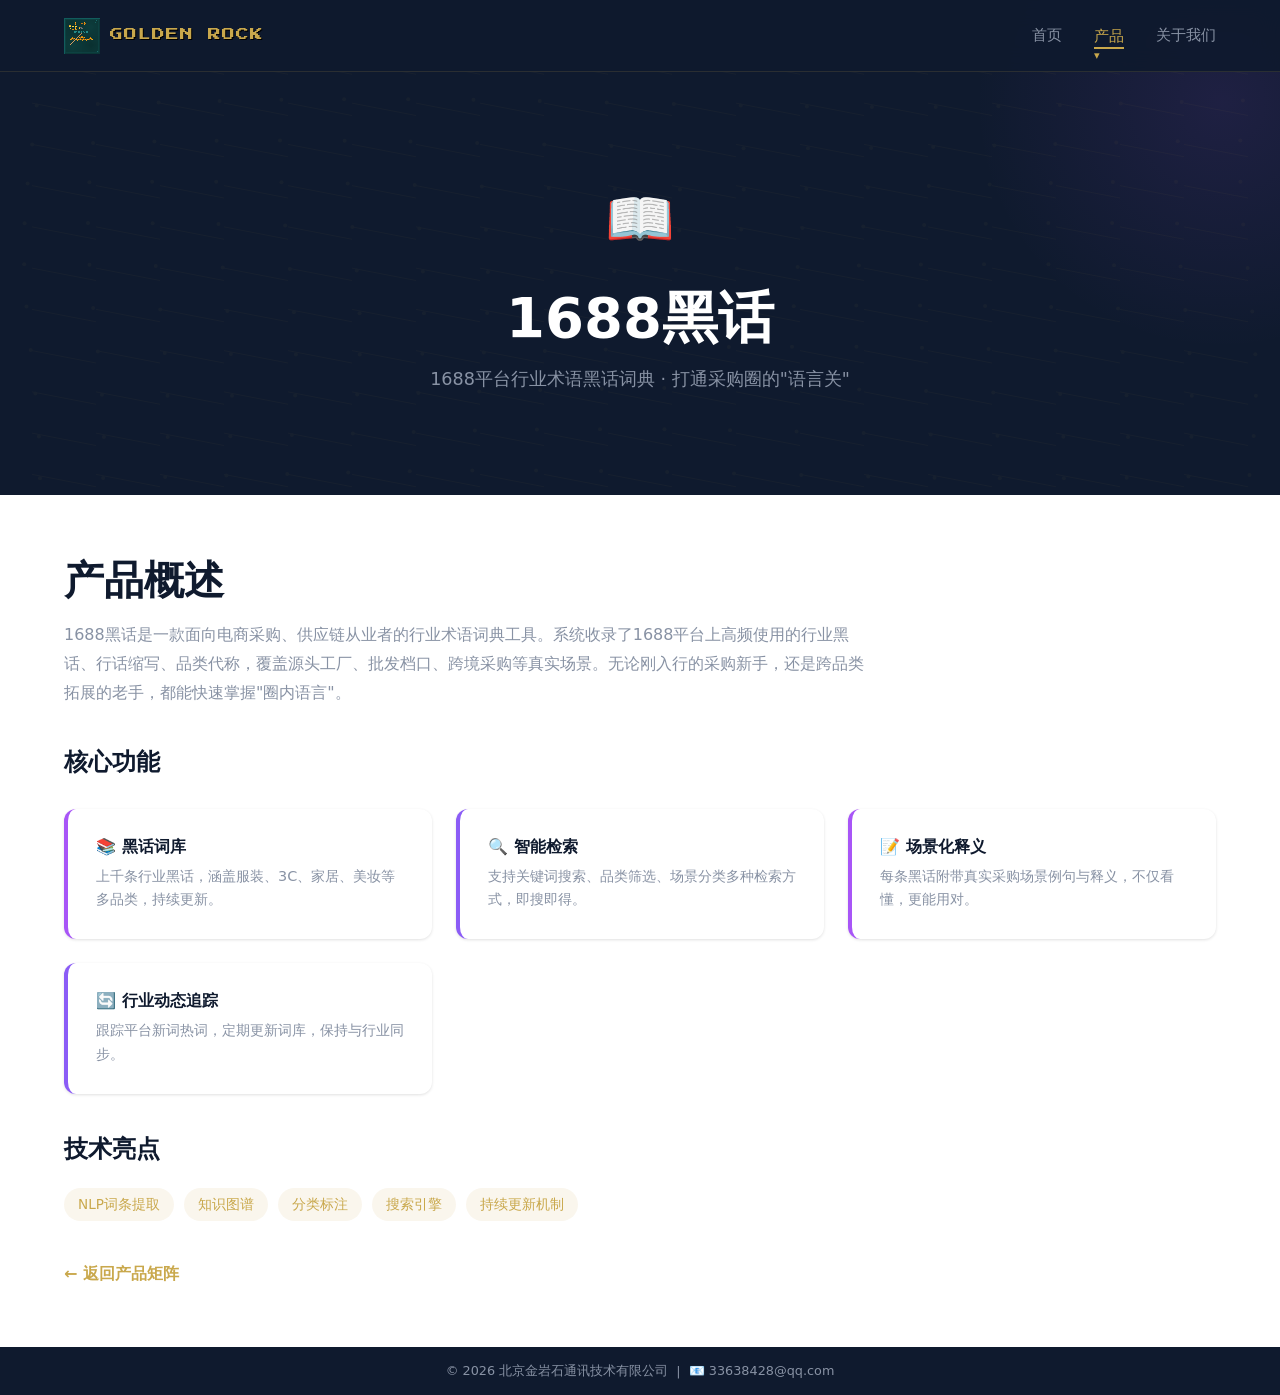
==== products/alibaba-slang.html @ ce4419e5 "Initial commit: GOLDEN ROCK official website" ====
<!DOCTYPE html>
<html lang="zh-CN">
<head>
  <meta charset="UTF-8">
  <meta name="viewport" content="width=device-width, initial-scale=1.0">
  <title>1688黑话 — GOLDEN ROCK</title>
  <link rel="stylesheet" href="../css/style.css">
  <link rel="icon" href="../images/pixel-logo.svg" type="image/svg+xml">
</head>
<body>

<nav class="navbar">
  <div class="nav-inner">
    <a href="../index.html" class="nav-logo">
      <img src="../images/pixel-logo.svg" alt="GOLDENROCK" style="height:36px"> GOLDEN ROCK
    </a>
    <button class="menu-toggle"><span></span><span></span><span></span></button>
    <div class="nav-links">
      <a href="../index.html">首页</a>
      <div class="nav-dropdown">
        <a href="../index.html#products" class="active">产品</a>
        <div class="dropdown-menu">
          <a href="global-hotspots.html">全球热点展示</a>
          <a href="fishing-routes.html">海钓路书</a>
          <a href="fishing-game.html">游钓天下游戏</a>
          <a href="alibaba-slang.html" class="active">1688黑话</a>
          <a href="youtube-trends.html">YouTube热词分析</a>
        </div>
      </div>
      <a href="../index.html#about">关于我们</a>
    </div>
  </div>
</nav>

<section class="product-hero" style="--hero-glow:rgba(168,85,247,.1);">
  <div class="product-hero-content fade-up">
    <div class="product-icon-lg">📖</div>
    <h1>1688黑话</h1>
    <p>1688平台行业术语黑话词典 · 打通采购圈的"语言关"</p>
  </div>
</section>

<div class="product-body">
  <section class="fade-up">
    <h2 style="color:var(--color-navy);margin-bottom:16px;">产品概述</h2>
    <p style="color:var(--color-text-secondary);line-height:1.8;max-width:800px;">1688黑话是一款面向电商采购、供应链从业者的行业术语词典工具。系统收录了1688平台上高频使用的行业黑话、行话缩写、品类代称，覆盖源头工厂、批发档口、跨境采购等真实场景。无论刚入行的采购新手，还是跨品类拓展的老手，都能快速掌握"圈内语言"。</p>
  </section>

  <section class="fade-up" style="margin-top:40px;">
    <h3 style="color:var(--color-navy);margin-bottom:20px;">核心功能</h3>
    <div class="feature-grid">
      <div class="feature-item" style="--feature-color:#a855f7;"><h4>📚 黑话词库</h4><p>上千条行业黑话，涵盖服装、3C、家居、美妆等多品类，持续更新。</p></div>
      <div class="feature-item" style="--feature-color:#8b5cf6;"><h4>🔍 智能检索</h4><p>支持关键词搜索、品类筛选、场景分类多种检索方式，即搜即得。</p></div>
      <div class="feature-item" style="--feature-color:#a855f7;"><h4>📝 场景化释义</h4><p>每条黑话附带真实采购场景例句与释义，不仅看懂，更能用对。</p></div>
      <div class="feature-item" style="--feature-color:#8b5cf6;"><h4>🔄 行业动态追踪</h4><p>跟踪平台新词热词，定期更新词库，保持与行业同步。</p></div>
    </div>
  </section>

  <section class="fade-up" style="margin-top:40px;">
    <h3 style="color:var(--color-navy);margin-bottom:16px;">技术亮点</h3>
    <div class="tech-tags">
      <span class="tech-tag">NLP词条提取</span><span class="tech-tag">知识图谱</span><span class="tech-tag">分类标注</span><span class="tech-tag">搜索引擎</span><span class="tech-tag">持续更新机制</span>
    </div>
  </section>

  <a href="../index.html#products" class="back-link">← 返回产品矩阵</a>
</div>

<footer style="background:var(--color-navy);text-align:center;padding:14px;font-size:.8rem;color:var(--color-text-secondary);">
  © 2026 北京金岩石通讯技术有限公司 &nbsp;|&nbsp; 📧 33638428@qq.com
</footer>
<script src="../js/main.js"></script>
</body>
</html>
---- css/style.css ----
/* ==============================================
   北京金岩石通讯技术有限公司 — 全局样式
   ============================================== */

/* --- Pixel Fonts --- */
@import url('https://fonts.googleapis.com/css2?family=Press+Start+2P&display=swap');
@font-face {
  font-family: 'Zpix';
  src: url('https://cdn.jsdelivr.net/npm/zpix@3.1.0/dist/Zpix.woff2') format('woff2');
  font-weight: normal; font-style: normal;
}

/* --- CSS Variables / Design Tokens --- */
:root {
  --color-navy: #0f1a2e;
  --color-navy-light: #162033;
  --color-navy-card: #1a2842;
  --color-gold: #c9a84c;
  --color-gold-light: #e0c772;
  --color-gold-gradient: linear-gradient(135deg, #c9a84c, #e0c772);
  --color-white: #ffffff;
  --color-bg-light: #e8ecf1;
  --color-text: #1a1f2e;
  --color-text-secondary: #8892a4;
  --color-accent-blue: #3b82f6;
  --color-accent-teal: #14b8a6;
  --color-accent-coral: #f97316;
  --color-accent-purple: #a855f7;
  --color-accent-green: #22c55e;
  --font-sans: 'Segoe UI', 'PingFang SC', 'Microsoft YaHei', system-ui, -apple-system, sans-serif;
  --font-mono: 'JetBrains Mono', 'Fira Code', 'Consolas', monospace;
  --shadow-sm: 0 1px 3px rgba(0,0,0,.12);
  --shadow-md: 0 4px 16px rgba(0,0,0,.15);
  --shadow-lg: 0 8px 32px rgba(0,0,0,.2);
  --shadow-gold: 0 4px 20px rgba(201,168,76,.3);
  --radius-sm: 6px;
  --radius-md: 12px;
  --radius-lg: 20px;
  --max-width: 1200px;
  --nav-height: 72px;
}

/* --- Reset --- */
*, *::before, *::after { box-sizing: border-box; margin: 0; padding: 0; }
html { scroll-behavior: smooth; }
body {
  font-family: var(--font-sans);
  color: var(--color-text);
  background: var(--color-white);
  line-height: 1.6;
  overflow-x: hidden;
}
a { text-decoration: none; color: inherit; }
ul { list-style: none; }
img { max-width: 100%; display: block; }

/* --- Typography --- */
h1, h2, h3, h4 { line-height: 1.25; font-weight: 700; }
h1 { font-size: clamp(2rem, 5vw, 3.5rem); }
h2 { font-size: clamp(1.5rem, 3.5vw, 2.5rem); }
h3 { font-size: clamp(1.1rem, 2.5vw, 1.5rem); }
.gradient-text {
  background: var(--color-gold-gradient);
  -webkit-background-clip: text;
  -webkit-text-fill-color: transparent;
  background-clip: text;
}

/* --- Navigation --- */
.navbar {
  position: fixed; top: 0; left: 0; right: 0; z-index: 1000;
  height: var(--nav-height);
  background: rgba(15,26,46,.92);
  backdrop-filter: blur(12px);
  -webkit-backdrop-filter: blur(12px);
  border-bottom: 1px solid rgba(201,168,76,.15);
  display: flex; align-items: center;
  transition: all .3s;
}
.navbar.scrolled { background: rgba(15,26,46,.98); box-shadow: var(--shadow-md); }
.nav-inner {
  width: 100%; max-width: var(--max-width); margin: 0 auto;
  display: flex; align-items: center; justify-content: space-between;
  padding: 0 24px;
}
.nav-logo {
  display: flex; align-items: center; gap: 10px;
  font-family: 'Press Start 2P', 'Zpix', 'Courier New', monospace;
  font-size: .8rem; font-weight: 400; color: var(--color-gold);
  text-transform: uppercase; letter-spacing: 1px;
  text-shadow: 1px 1px 0 #000;
}
.nav-logo svg { height: 36px; width: auto; }
.nav-links { display: flex; align-items: center; gap: 32px; }
.nav-links a {
  color: var(--color-text-secondary); font-size: .95rem; font-weight: 500;
  transition: color .2s; position: relative;
}
.nav-links a:hover, .nav-links a.active { color: var(--color-gold); }
.nav-links a::after {
  content: ''; position: absolute; bottom: -4px; left: 0;
  width: 0; height: 2px; background: var(--color-gold);
  transition: width .3s;
}
.nav-links a:hover::after, .nav-links a.active::after { width: 100%; }

/* Products dropdown */
.nav-dropdown { position: relative; }
.nav-dropdown > a { cursor: pointer; }
.nav-dropdown > a::after {
  content: ' ▾'; font-size: .7rem; vertical-align: middle;
}
.dropdown-menu {
  position: absolute; top: 40px; left: 50%; transform: translateX(-50%);
  background: var(--color-navy-light); border: 1px solid rgba(201,168,76,.2);
  border-radius: var(--radius-md); padding: 12px 0;
  min-width: 200px; opacity: 0; visibility: hidden;
  transition: all .25s; box-shadow: var(--shadow-lg);
}
.nav-dropdown:hover .dropdown-menu { opacity: 1; visibility: visible; top: 32px; }
.dropdown-menu a {
  display: block; padding: 10px 24px; font-size: .9rem;
  white-space: nowrap;
}
.dropdown-menu a:hover { background: rgba(201,168,76,.1); color: var(--color-gold); }

/* Mobile menu toggle */
.menu-toggle {
  display: none; background: none; border: none;
  cursor: pointer; padding: 8px;
}
.menu-toggle span {
  display: block; width: 24px; height: 2px; background: var(--color-white);
  margin: 5px 0; transition: all .3s;
}
.menu-toggle.open span:nth-child(1) { transform: rotate(45deg) translate(5px,5px); }
.menu-toggle.open span:nth-child(2) { opacity: 0; }
.menu-toggle.open span:nth-child(3) { transform: rotate(-45deg) translate(5px,-5px); }

/* --- Buttons --- */
.btn {
  display: inline-flex; align-items: center; gap: 8px;
  padding: 12px 28px; border-radius: var(--radius-sm);
  font-size: .95rem; font-weight: 600; border: none; cursor: pointer;
  transition: all .3s;
}
.btn-primary {
  background: var(--color-gold-gradient);
  color: var(--color-navy); box-shadow: var(--shadow-gold);
}
.btn-primary:hover { transform: translateY(-2px); box-shadow: 0 6px 28px rgba(201,168,76,.4); }
.btn-outline {
  background: transparent; border: 2px solid var(--color-gold);
  color: var(--color-gold);
}
.btn-outline:hover { background: var(--color-gold); color: var(--color-navy); }
.btn-ghost {
  background: rgba(255,255,255,.08); color: var(--color-white);
}
.btn-ghost:hover { background: rgba(255,255,255,.15); }

/* --- Hero --- */
.hero {
  min-height: 100vh; display: flex; align-items: center; justify-content: center;
  text-align: center;
  background: linear-gradient(160deg, #0f1a2e 0%, #162033 40%, #1a2842 70%, #0f1a2e 100%);
  position: relative; overflow: hidden;
  padding: calc(var(--nav-height) + 40px) 24px 40px;
}
.hero::before {
  content: ''; position: absolute; top: -50%; right: -20%;
  width: 600px; height: 600px;
  background: radial-gradient(circle, rgba(201,168,76,.08) 0%, transparent 70%);
  pointer-events: none;
}
.hero::after {
  content: ''; position: absolute; bottom: -30%; left: -15%;
  width: 500px; height: 500px;
  background: radial-gradient(circle, rgba(59,130,246,.06) 0%, transparent 70%);
  pointer-events: none;
}
.hero-content { position: relative; z-index: 1; max-width: 800px; }
.hero-badge {
  display: inline-block; padding: 6px 16px;
  border: 1px solid rgba(201,168,76,.3); border-radius: 30px;
  color: var(--color-gold); font-size: .85rem; margin-bottom: 24px;
}
.hero h1 {
  color: var(--color-white); margin-bottom: 16px;
}
.hero h1 .company-name { display: block; font-size: 1.1em; }
.hero-subtitle {
  font-size: 1.15rem; color: var(--color-text-secondary);
  max-width: 540px; margin: 0 auto 32px;
}
.hero-actions { display: flex; gap: 16px; justify-content: center; flex-wrap: wrap; }

/* --- Sections --- */
.section {
  padding: 80px 24px;
  max-width: var(--max-width); margin: 0 auto;
}
.section-header {
  text-align: center; margin-bottom: 48px;
}
.section-header h2 { color: var(--color-navy); margin-bottom: 12px; }
.section-header p { color: var(--color-text-secondary); font-size: 1.05rem; max-width: 600px; margin: 0 auto; }
.section-dark {
  background: var(--color-navy); color: var(--color-white);
  max-width: none;
}
.section-dark .section-header h2 { color: var(--color-white); }
.section-light { background: var(--color-bg-light); max-width: none; }

/* --- About --- */
.about-grid {
  display: grid; grid-template-columns: 1fr 1fr; gap: 48px;
  align-items: center;
}
.about-text h3 { color: var(--color-navy); margin-bottom: 16px; }
.about-text p { color: var(--color-text-secondary); margin-bottom: 16px; line-height: 1.8; }
.about-stats {
  display: grid; grid-template-columns: repeat(3, 1fr); gap: 24px;
}
.stat-card {
  background: var(--color-white); padding: 32px 24px;
  border-radius: var(--radius-md); text-align: center;
  box-shadow: var(--shadow-sm); transition: transform .3s;
}
.stat-card:hover { transform: translateY(-4px); box-shadow: var(--shadow-md); }
.stat-number { font-size: 2.2rem; font-weight: 800; color: var(--color-gold); }
.stat-label { color: var(--color-text-secondary); font-size: .9rem; margin-top: 4px; }

/* --- Product Cards --- */
.products-grid {
  display: grid;
  grid-template-columns: repeat(auto-fit, minmax(320px, 1fr));
  gap: 28px;
}
.product-card {
  background: var(--color-white);
  border-radius: var(--radius-lg);
  padding: 36px 28px;
  box-shadow: var(--shadow-sm);
  border: 1px solid rgba(0,0,0,.06);
  transition: all .35s;
  display: flex; flex-direction: column;
  position: relative; overflow: hidden;
}
.product-card::before {
  content: ''; position: absolute; top: 0; left: 0; right: 0; height: 4px;
  background: var(--card-accent, var(--color-gold-gradient));
}
.product-card:hover {
  transform: translateY(-6px);
  box-shadow: var(--shadow-lg);
}
.product-icon {
  width: 56px; height: 56px; border-radius: var(--radius-md);
  display: flex; align-items: center; justify-content: center;
  font-size: 1.8rem; margin-bottom: 20px;
  background: var(--icon-bg, rgba(201,168,76,.1));
}
.product-card h3 { color: var(--color-navy); margin-bottom: 8px; }
.product-card p { color: var(--color-text-secondary); font-size: .95rem; flex: 1; margin-bottom: 20px; }
.product-card .btn { align-self: flex-start; }

/* Product accent colors */
.card-hotspots { --card-accent: linear-gradient(90deg, #f97316, #ef4444); --icon-bg: rgba(249,115,22,.1); }
.card-fishing-routes { --card-accent: linear-gradient(90deg, #3b82f6, #06b6d4); --icon-bg: rgba(59,130,246,.1); }
.card-fishing-game { --card-accent: linear-gradient(90deg, #22c55e, #14b8a6); --icon-bg: rgba(34,197,94,.1); }
.card-slang { --card-accent: linear-gradient(90deg, #a855f7, #8b5cf6); --icon-bg: rgba(168,85,247,.1); }
.card-trends { --card-accent: linear-gradient(90deg, #ef4444, #f97316); --icon-bg: rgba(239,68,68,.1); }

/* --- Product Page Template --- */
.product-hero {
  min-height: 55vh; display: flex; align-items: center; justify-content: center;
  text-align: center; padding: calc(var(--nav-height) + 40px) 24px 40px;
  background: var(--color-navy);
  position: relative; overflow: hidden;
}
.product-hero::before {
  content: ''; position: absolute; top: -30%; right: -15%;
  width: 500px; height: 500px;
  background: radial-gradient(circle, var(--hero-glow, rgba(201,168,76,.08)) 0%, transparent 70%);
  pointer-events: none;
}
.product-hero-content { position: relative; z-index: 1; max-width: 720px; }
.product-hero-content .product-icon-lg { font-size: 3.5rem; margin-bottom: 20px; }
.product-hero-content h1 { color: var(--color-white); margin-bottom: 12px; }
.product-hero-content p { color: var(--color-text-secondary); font-size: 1.1rem; }
.product-body { padding: 60px 24px; max-width: var(--max-width); margin: 0 auto; }
.feature-grid {
  display: grid; grid-template-columns: repeat(auto-fit, minmax(280px, 1fr));
  gap: 24px; margin-top: 32px;
}
.feature-item {
  background: var(--color-white); padding: 28px;
  border-radius: var(--radius-md); box-shadow: var(--shadow-sm);
  border-left: 4px solid var(--feature-color, var(--color-gold));
}
.feature-item h4 { margin-bottom: 8px; color: var(--color-navy); }
.feature-item p { color: var(--color-text-secondary); font-size: .9rem; }
.tech-tags { display: flex; flex-wrap: wrap; gap: 10px; margin-top: 24px; }
.tech-tag {
  padding: 6px 14px; border-radius: 20px;
  background: rgba(201,168,76,.1); color: var(--color-gold);
  font-size: .85rem; font-weight: 500;
}
.back-link {
  display: inline-flex; align-items: center; gap: 6px;
  color: var(--color-gold); font-weight: 600; margin-top: 40px;
  transition: gap .3s;
}
.back-link:hover { gap: 12px; }

/* --- Footer --- */
.footer {
  background: var(--color-navy); color: var(--color-text-secondary);
  padding: 48px 24px 32px; text-align: center;
}
.footer-inner { max-width: var(--max-width); margin: 0 auto; }
.footer-logo {
  display: flex; align-items: center; justify-content: center; gap: 10px;
  font-size: 1.1rem; font-weight: 700; color: var(--color-white); margin-bottom: 16px;
}
.footer-links { display: flex; gap: 24px; justify-content: center; margin-bottom: 24px; flex-wrap: wrap; }
.footer-links a { color: var(--color-text-secondary); transition: color .2s; }
.footer-links a:hover { color: var(--color-gold); }
.footer-divider { border: none; border-top: 1px solid rgba(255,255,255,.08); margin: 24px 0; }
.footer-copy { font-size: .85rem; }

/* --- Scroll to top --- */
.scroll-top {
  position: fixed; bottom: 32px; right: 32px; z-index: 999;
  width: 44px; height: 44px; border-radius: 50%;
  background: var(--color-gold); border: none; cursor: pointer;
  display: flex; align-items: center; justify-content: center;
  font-size: 1.2rem; color: var(--color-navy);
  box-shadow: var(--shadow-gold); opacity: 0; visibility: hidden;
  transition: all .3s; transform: translateY(10px);
}
.scroll-top.visible { opacity: 1; visibility: visible; transform: translateY(0); }
.scroll-top:hover { transform: translateY(-3px); }

/* --- Animations --- */
.fade-up {
  opacity: 0; transform: translateY(30px);
  transition: opacity .6s ease, transform .6s ease;
}
.fade-up.visible { opacity: 1; transform: translateY(0); }

/* --- Product Embed (iframe) --- */
.product-embed {
  width: 100%; min-height: calc(100vh - var(--nav-height));
  border: none; display: block;
  margin-top: var(--nav-height);
}
.product-embed-wrapper {
  background: #0f0f0f;
}
.embed-loading {
  display: flex; align-items: center; justify-content: center;
  min-height: calc(100vh - var(--nav-height));
  color: var(--color-text-secondary); font-size: 1rem;
}
.embed-loading::before {
  content: ''; width: 24px; height: 24px;
  border: 2px solid rgba(201,168,76,.2); border-top-color: var(--color-gold);
  border-radius: 50%; animation: spin .8s linear infinite; margin-right: 10px;
}
@keyframes spin { to { transform: rotate(360deg); } }

/* --- Responsive --- */
@media (max-width: 768px) {
  .menu-toggle { display: block; }
  .nav-links {
    position: fixed; top: var(--nav-height); left: 0; right: 0;
    background: rgba(15,26,46,.98); backdrop-filter: blur(12px);
    flex-direction: column; padding: 24px; gap: 20px;
    transform: translateY(-110%); transition: transform .3s;
    border-bottom: 1px solid rgba(201,168,76,.15);
  }
  .nav-links.open { transform: translateY(0); }
  .dropdown-menu {
    position: static; transform: none; opacity: 1; visibility: visible;
    background: transparent; box-shadow: none; padding: 8px 0 8px 16px;
  }
  .nav-dropdown:hover .dropdown-menu { top: 0; }

  .about-grid { grid-template-columns: 1fr; }
  .about-stats { grid-template-columns: 1fr; }
  .products-grid { grid-template-columns: 1fr; }
  .hero-actions { flex-direction: column; align-items: center; }
  .feature-grid { grid-template-columns: 1fr; }
}
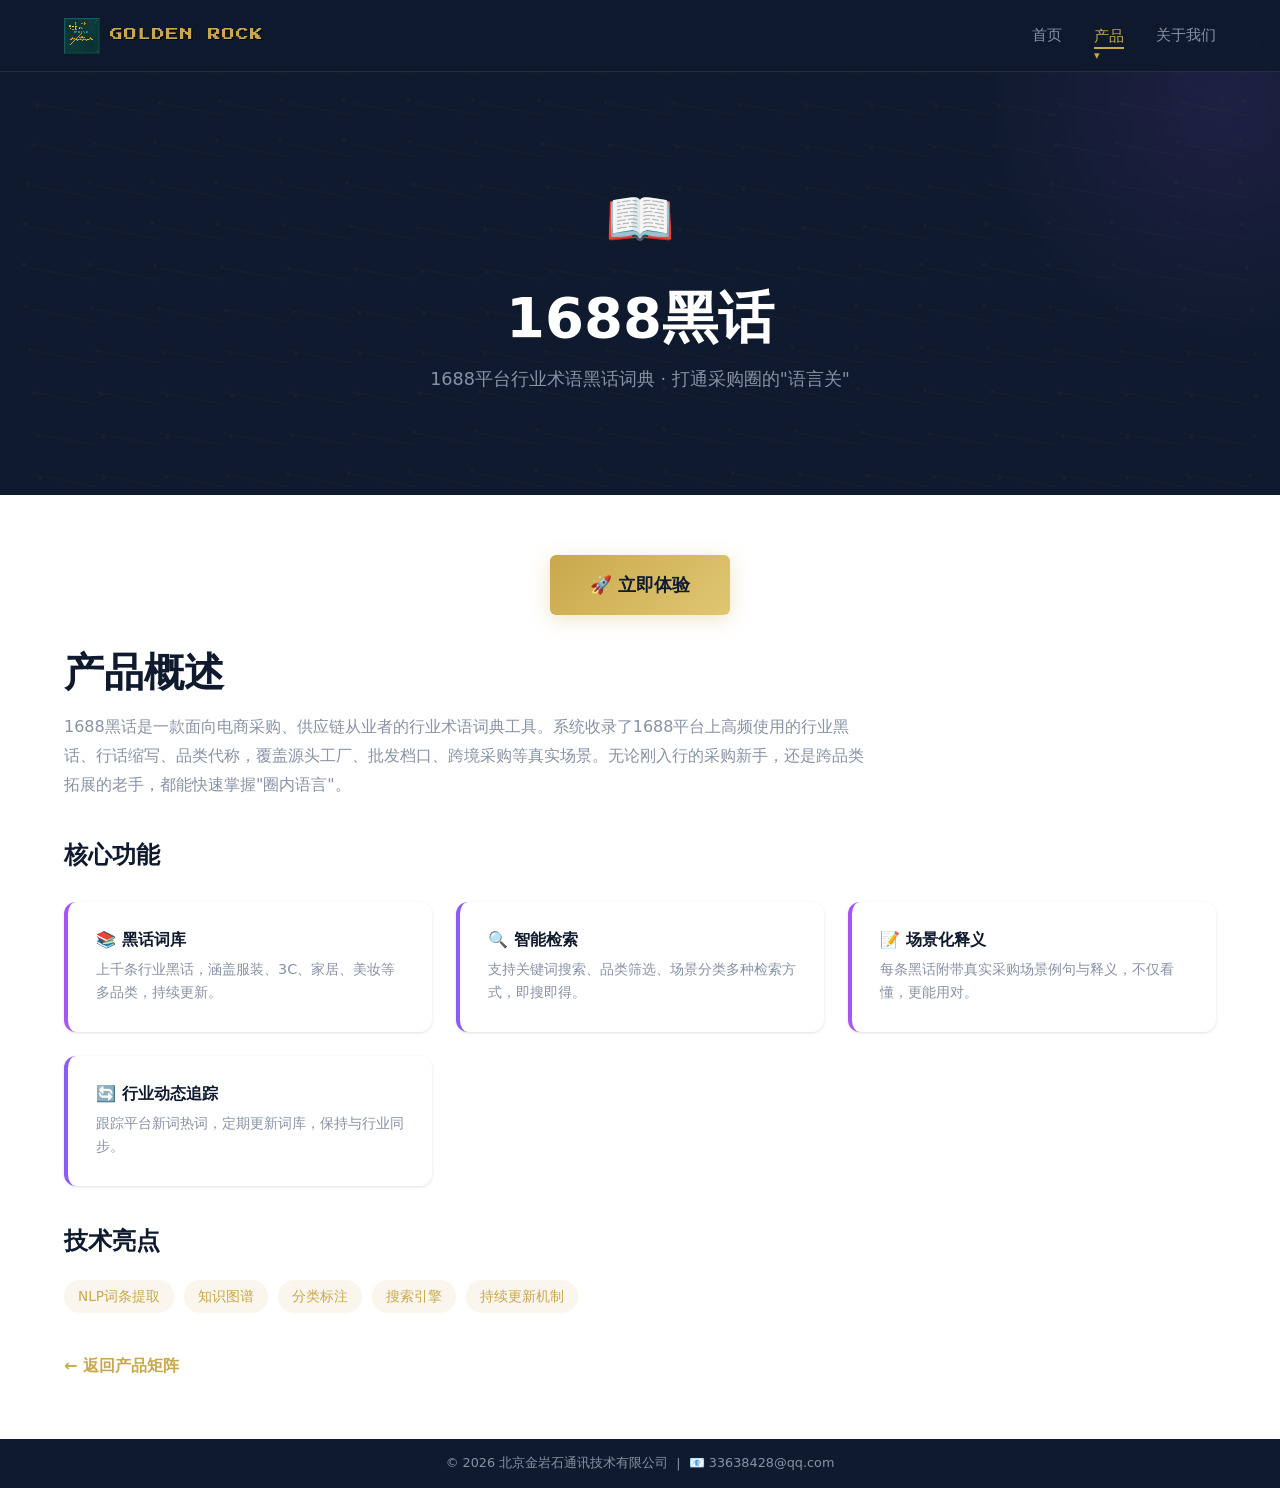
==== commit d2932e01: "Link 1688黑话 to 1688.appsdk.com.cn" ====
--- a/products/alibaba-slang.html
+++ b/products/alibaba-slang.html
@@ -41,6 +41,9 @@
 </section>
 
 <div class="product-body">
+  <div class="fade-up" style="text-align:center;margin-bottom:32px;">
+    <a href="https://1688.appsdk.com.cn" target="_blank" class="btn btn-primary" style="font-size:1.1rem;padding:16px 40px;">🚀 立即体验</a>
+  </div>
   <section class="fade-up">
     <h2 style="color:var(--color-navy);margin-bottom:16px;">产品概述</h2>
     <p style="color:var(--color-text-secondary);line-height:1.8;max-width:800px;">1688黑话是一款面向电商采购、供应链从业者的行业术语词典工具。系统收录了1688平台上高频使用的行业黑话、行话缩写、品类代称，覆盖源头工厂、批发档口、跨境采购等真实场景。无论刚入行的采购新手，还是跨品类拓展的老手，都能快速掌握"圈内语言"。</p>
